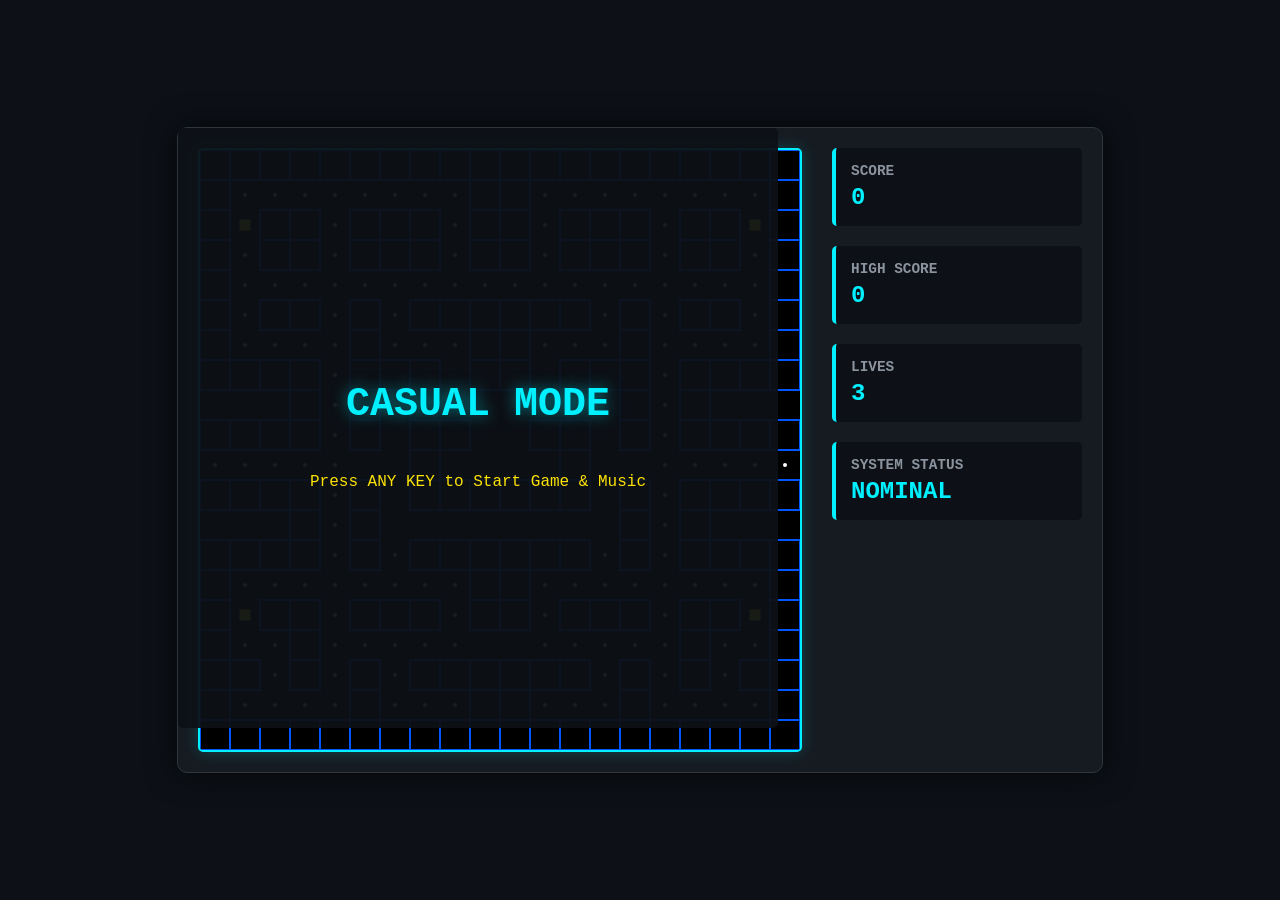
==== casual.html @ e34e2354 "added sprites" ====
<!DOCTYPE html>
<html lang="en">
<head>
    <meta charset="UTF-8">
    <meta name="viewport" content="width=device-width, initial-scale=1.0">
    <title>Casual Mode - Orbital Invasion</title>
    <link rel="stylesheet" href="style.css">
</head>
<body>
    <div class="game-wrapper">
        <div class="game-container">
            
            <div id="readyScreen" class="overlay active">
                <h2>CASUAL MODE</h2>
                <p class="blink">Press ANY KEY to Start Game & Music</p>
                <div id="deathScreen" class="overlay">
                <h2>SHIP DESTROYED</h2>
                <p class="blink">Press ANY KEY to Deploy Backup</p>
            </div>
            </div>

            <div id="gameOverScreen" class="overlay">
                <h2 id="gameOverTitle">SYSTEM FAILURE</h2>
                <p>FINAL SCORE: <span id="finalScore">0</span></p>
                <p class="blink">Press ENTER to restart, ESC for Menu</p>
            </div>

            <canvas id="gameCanvas" width="600" height="600"></canvas>
            
            <div class="ui-panel">
                <div class="stat-box">
                    <h3>SCORE</h3>
                    <p id="scoreDisplay">0</p>
                </div>
                <div class="stat-box">
                    <h3>HIGH SCORE</h3>
                    <p id="highScoreDisplay">0</p>
                </div>
                <div class="stat-box">
                    <h3>LIVES</h3>
                    <p id="livesDisplay">3</p>
                </div>
                <div class="stat-box status">
                    <h3>SYSTEM STATUS</h3>
                    <p id="statusDisplay" class="normal">NOMINAL</p>
                </div>
            </div>
        </div>
    </div>
    <script src="game.js"></script>
</body>
</html>
---- style.css ----
:root {
    --bg-color: #0d1117;
    --panel-bg: #161b22;
    --neon-blue: #00f0ff;
    --neon-yellow: #fce205;
    --neon-red: #ff003c;
    --text-main: #c9d1d9;
}

body {
    margin: 0;
    padding: 0;
    background-color: var(--bg-color);
    color: var(--text-main);
    font-family: 'Courier New', Courier, monospace; /* Gives a terminal/tech vibe */
    display: flex;
    justify-content: center;
    align-items: center;
    min-height: 100vh;
}

.game-wrapper {
    display: flex;
    flex-direction: column;
    align-items: center;
    gap: 20px;
}

.header h1 {
    font-size: 2rem;
    margin: 0;
    letter-spacing: 2px;
    text-shadow: 0 0 10px rgba(0, 240, 255, 0.3);
}

.header span {
    color: var(--neon-blue);
}

.game-container {
    display: flex;
    gap: 30px;
    background: var(--panel-bg);
    padding: 20px;
    border-radius: 10px;
    border: 1px solid #30363d;
    box-shadow: 0 0 30px rgba(0,0,0,0.8);
}

canvas {
    background-color: #000;
    border: 2px solid var(--neon-blue);
    border-radius: 5px;
    box-shadow: 0 0 15px rgba(0, 240, 255, 0.2);
}

.ui-panel {
    display: flex;
    flex-direction: column;
    gap: 20px;
    width: 250px;
}

.stat-box {
    background: var(--bg-color);
    padding: 15px;
    border-radius: 5px;
    border-left: 4px solid var(--neon-blue);
}

.stat-box h3 {
    margin: 0 0 5px 0;
    font-size: 0.9rem;
    color: #8b949e;
}

.stat-box p {
    margin: 0;
    font-size: 1.5rem;
    font-weight: bold;
    color: var(--neon-blue);
}

.status #statusDisplay.overcharge {
    color: var(--neon-yellow);
    animation: pulse 1s infinite;
}

.instructions {
    margin-top: auto;
    font-size: 0.85rem;
    line-height: 1.5;
    color: #8b949e;
}

@keyframes pulse {
    0% { opacity: 1; }
    50% { opacity: 0.5; text-shadow: 0 0 10px var(--neon-yellow); }
    100% { opacity: 1; }
}
/* Add to existing style.css */
.game-container {
    position: relative; /* Crucial for absolute overlays */
}

.overlay {
    position: absolute;
    top: 0; left: 0;
    width: 600px; /* Matches canvas width */
    height: 600px;
    background: rgba(13, 17, 23, 0.95);
    display: none;
    flex-direction: column;
    justify-content: center;
    align-items: center;
    z-index: 10;
    border-radius: 5px;
    text-align: center;
}

.overlay.active {
    display: flex;
}

.overlay h2 {
    color: var(--neon-blue);
    font-size: 2.5rem;
    margin-bottom: 30px;
    text-shadow: 0 0 15px rgba(0, 240, 255, 0.5);
}

.blink {
    animation: blinker 1s linear infinite;
    color: var(--neon-yellow);
}

@keyframes blinker {
    50% { opacity: 0; }
}

ul#menuList {
    list-style: none;
    padding: 0;
    font-size: 1.5rem;
}

ul#menuList li {
    margin: 15px 0;
    color: #8b949e;
    transition: all 0.2s;
}

ul#menuList li.selected {
    color: var(--neon-yellow);
    text-shadow: 0 0 10px var(--neon-yellow);
    transform: scale(1.1);
}

ul#menuList li.selected::before {
    content: "> ";
}

ul#menuList li.disabled {
    opacity: 0.3;
}

/* Update these sections in your existing style.css */

.menu-body {
    background-image: radial-gradient(circle at center, #161b22 0%, #0d1117 100%);
}

.menu-container {
    width: 600px;
    height: 400px;
    position: relative;
    background: var(--panel-bg);
    border: 1px solid #30363d;
    border-radius: 10px;
    box-shadow: 0 0 30px rgba(0, 240, 255, 0.1);
    overflow: hidden;
}

ul#menuList li a {
    color: inherit;
    text-decoration: none;
    display: inline-block;
    width: 100%;
}

.overlay {
    position: absolute;
    top: 0; left: 0; right: 0; bottom: 0;
    background: rgba(13, 17, 23, 0.95);
    display: none; /* Hidden by default */
    flex-direction: column;
    justify-content: center;
    align-items: center;
    z-index: 10;
    text-align: center;
}
/* Ensure active overlays show up */
.overlay.active {
    display: flex; 
}
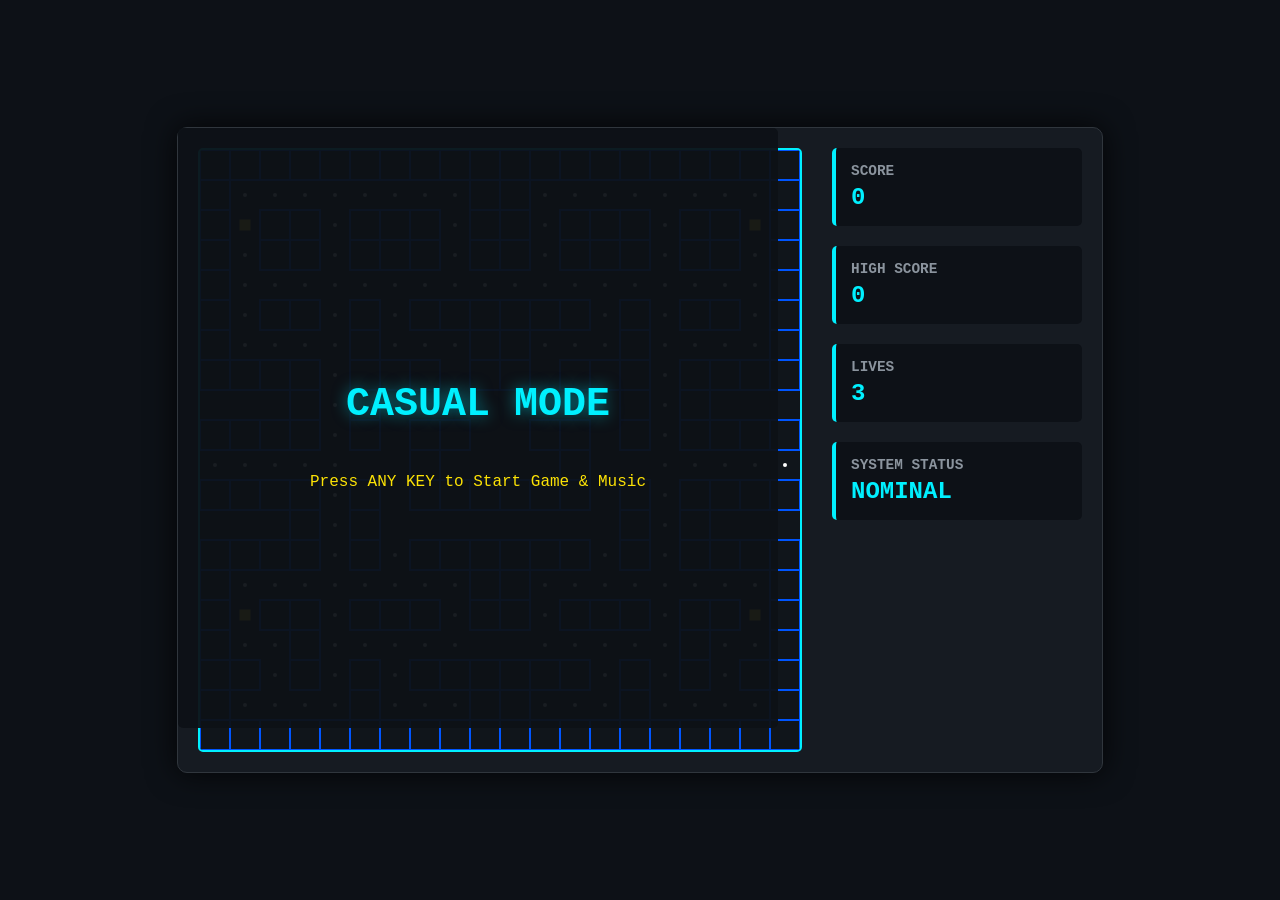
==== commit 19143208: "works" ====
--- a/casual.html
+++ b/casual.html
@@ -5,6 +5,19 @@
     <meta name="viewport" content="width=device-width, initial-scale=1.0">
     <title>Casual Mode - Orbital Invasion</title>
     <link rel="stylesheet" href="style.css">
+    <style>
+        /* --- NEW: Background Image Styling --- */
+        #gameCanvas {
+            /* Replace 'space_bg.jpg' with your actual image file name */
+            background-image: url('assets/space_bg.png'); 
+            background-size: cover;      /* Stretches/shrinks image to fit the 600x600 canvas */
+            background-position: center; /* Keeps the image centered */
+            background-color: transparent; 
+            
+            /* OPTIONAL: Adds a slight dark overlay so the neon maze and sprites still pop */
+            box-shadow: inset 0 0 0 600px rgba(13, 17, 23, 0.6);
+        }
+    </style>
 </head>
 <body>
     <div class="game-wrapper">
@@ -13,10 +26,17 @@
             <div id="readyScreen" class="overlay active">
                 <h2>CASUAL MODE</h2>
                 <p class="blink">Press ANY KEY to Start Game & Music</p>
-                <div id="deathScreen" class="overlay">
+            </div>
+
+            <div id="deathScreen" class="overlay">
                 <h2>SHIP DESTROYED</h2>
                 <p class="blink">Press ANY KEY to Deploy Backup</p>
             </div>
+
+            <div id="winScreen" class="overlay">
+                <h2>SECTOR CLEARED</h2>
+                <p>Hostile speeds increasing...</p>
+                <p class="blink">Press ANY KEY to Proceed</p>
             </div>
 
             <div id="gameOverScreen" class="overlay">
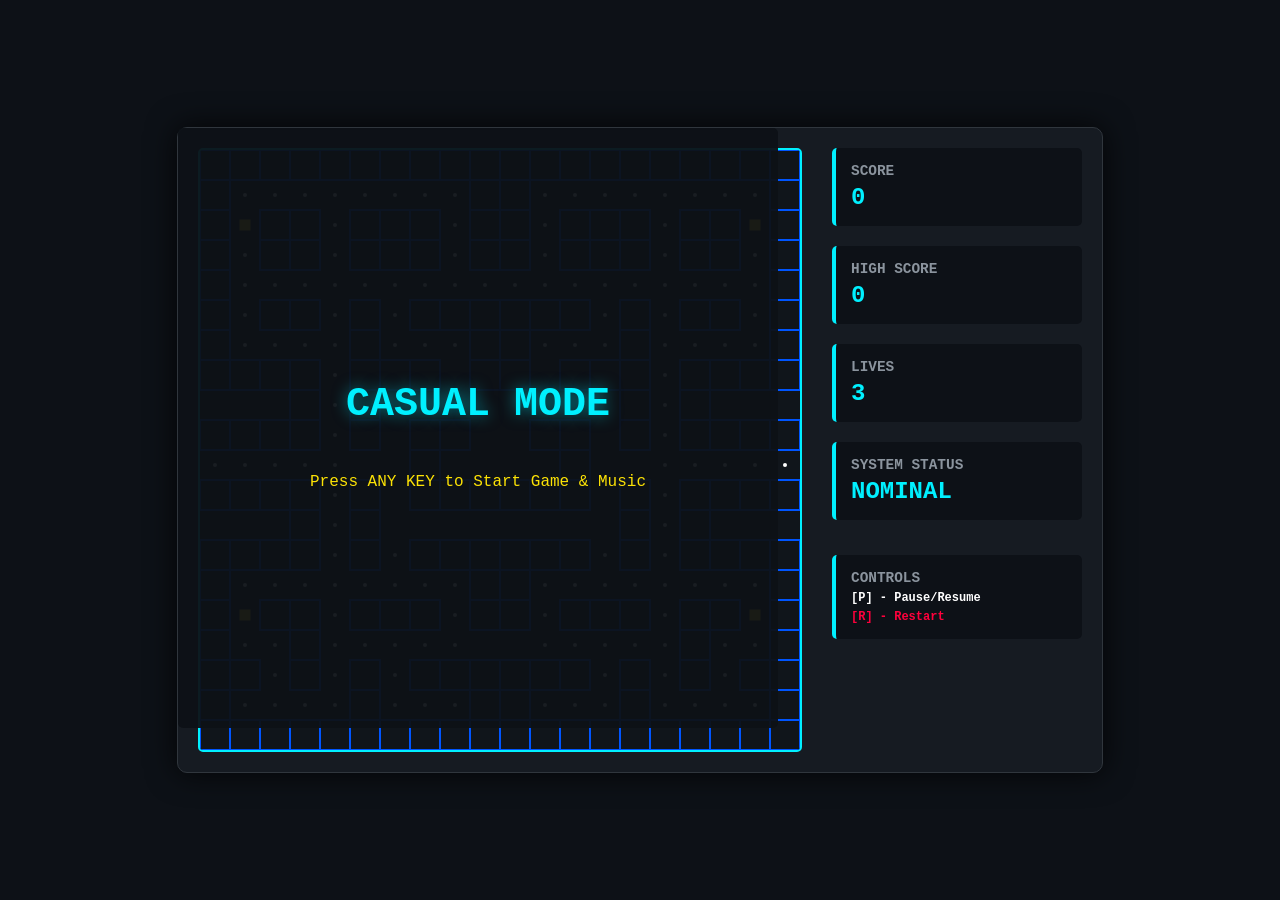
==== commit 4d35121d: "improved stuff" ====
--- a/casual.html
+++ b/casual.html
@@ -6,15 +6,11 @@
     <title>Casual Mode - Orbital Invasion</title>
     <link rel="stylesheet" href="style.css">
     <style>
-        /* --- NEW: Background Image Styling --- */
         #gameCanvas {
-            /* Replace 'space_bg.jpg' with your actual image file name */
             background-image: url('assets/space_bg.png'); 
-            background-size: cover;      /* Stretches/shrinks image to fit the 600x600 canvas */
-            background-position: center; /* Keeps the image centered */
+            background-size: cover;
+            background-position: center;
             background-color: transparent; 
-            
-            /* OPTIONAL: Adds a slight dark overlay so the neon maze and sprites still pop */
             box-shadow: inset 0 0 0 600px rgba(13, 17, 23, 0.6);
         }
     </style>
@@ -45,6 +41,11 @@
                 <p class="blink">Press ENTER to restart, ESC for Menu</p>
             </div>
 
+            <div id="pauseScreen" class="overlay">
+                <h2>SYSTEM PAUSED</h2>
+                <p class="blink" style="margin-top: 15px; color: #00f0ff;">Press 'P' to Resume</p>
+            </div>
+
             <canvas id="gameCanvas" width="600" height="600"></canvas>
             
             <div class="ui-panel">
@@ -64,6 +65,11 @@
                     <h3>SYSTEM STATUS</h3>
                     <p id="statusDisplay" class="normal">NOMINAL</p>
                 </div>
+                <div class="stat-box" style="margin-top: 15px;">
+                    <h3 style="color: #8b949e;">CONTROLS</h3>
+                    <p style="font-size: 0.75rem; color: #fff; margin-top: 5px;">[P] - Pause/Resume</p>
+                    <p style="font-size: 0.75rem; color: #ff003c; margin-top: 5px;">[R] - Restart</p>
+                </div>
             </div>
         </div>
     </div>
